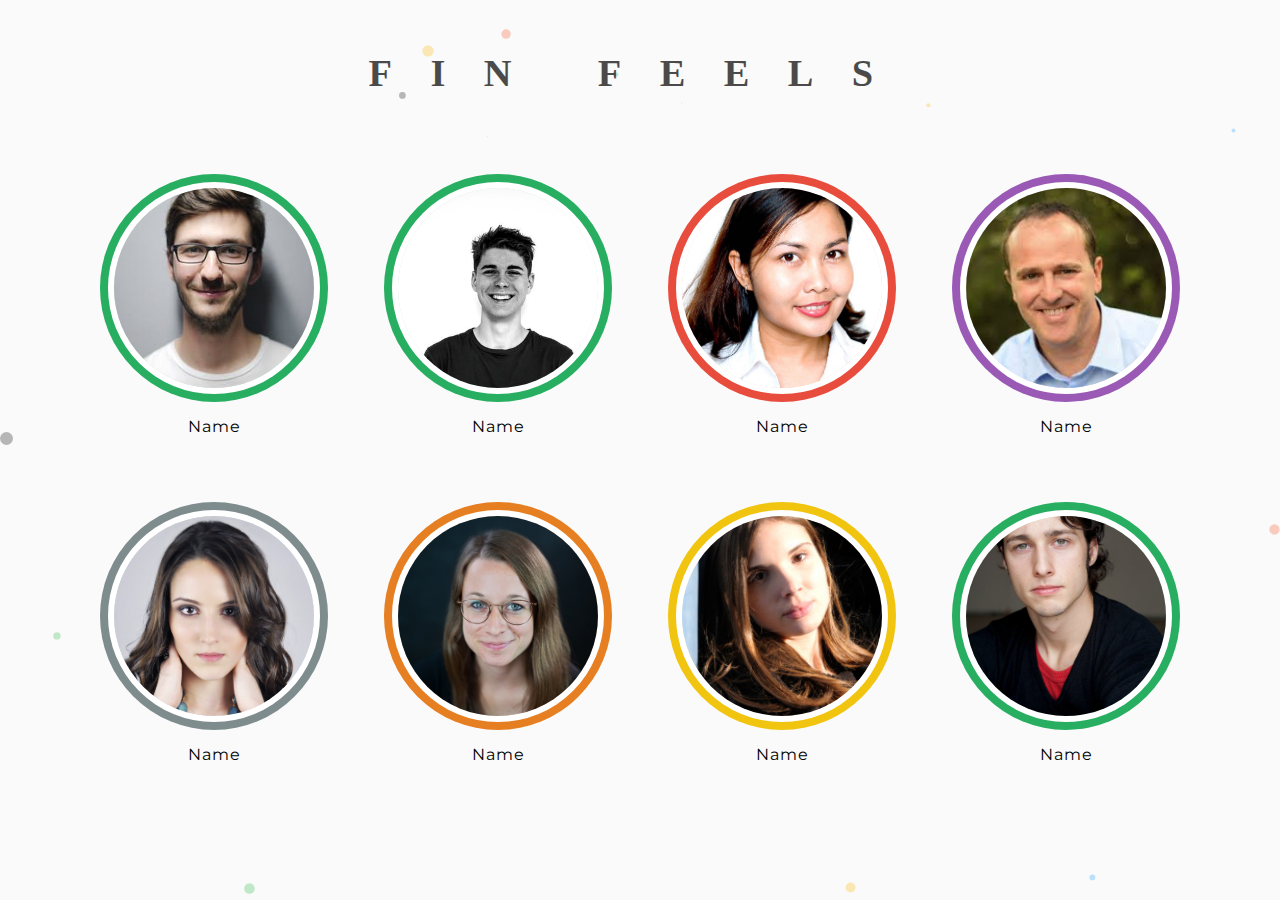
==== html/index.html @ 30260696 "file restructure" ====
<!DOCTYPE html>
<html lang="en">

<head>
	<meta charset="utf-8">
	<meta name="viewport" content="width=device-width, initial-scale=1.0, maximum-scale=1.0, user-scalable=0">
	<link href="https://fonts.googleapis.com/css?family=Montserrat" rel="stylesheet">
	<link rel="stylesheet" href="../css/index.css">
	<title>FinFeelings</title>
</head>

<body>
	<div id="main">
		<div id="title">
			<h1>FIN FEELS</h1>
		</div>
		<div id="profiles" onscroll="resize()">
			<div class="profile">
				<div class="bubble bubble-happy" id="b1" style="background-image: url(../images/p1.jpeg)"></div>
				<span>Name</span>
			</div>
			<div class="profile">
				<div class="bubble bubble-happy" id="b2" style="background-image: url(../images/p2.jpeg)"></div>
				<span>Name</span>
			</div>
			<div class="profile">
				<div class="bubble bubble-angry" id="b3" style="background-image: url(../images/p3.jpeg)"></div>
				<span>Name</span>
			</div>
			<div class="profile">
				<div class="bubble bubble-inspired" id="b4" style="background-image: url(../images/p4.jpeg)"></div>
				<span>Name</span>
			</div>
			<div class="profile">
				<div class="bubble bubble-other" id="b5" style="background-image: url(../images/p5.jpeg)"></div>
				<span>Name</span>
			</div>
			<div class="profile">
				<div class="bubble bubble-friendly" id="b6" style="background-image: url(../images/p6.jpeg)"></div>
				<span>Name</span>
			</div>
			<div class="profile">
				<div class="bubble bubble-surprised" id="b7" style="background-image: url(../images/p7.jpeg)"></div>
				<span>Name</span>
			</div>
			<div class="profile">
				<div class="bubble bubble-happy" id="b8" style="background-image: url(../images/p8.jpeg)"></div>
				<span>Name</span>
			</div>
			<div class="profile">
				<div class="bubble bubble-sad" id="b9" style="background-image: url(../images/p9.jpeg)"></div>
				<span>Name</span>
			</div>
			<div class="profile">
				<div class="bubble bubble-sad" id="b10" style="background-image: url(../images/p10.jpeg)"></div>
				<span>Name</span>
			</div>
			<div class="profile">
				<div class="bubble bubble-happy" id="b11" style="background-image: url(../images/avatar.jpeg)"></div>
				<span>Name</span>
			</div>
			<div class="profile">
				<div class="bubble bubble-angry" id="b12" style="background-image: url(../images/avatar.jpeg)"></div>
				<span>Name</span>
			</div>
			<div class="profile">
				<div class="bubble bubble-inspired" id="b13" style="background-image: url(../images/avatar.jpeg)"></div>
				<span>Name</span>
			</div>
			<div class="profile">
				<div class="bubble bubble-happy" id="b14" style="background-image: url(../images/avatar.jpeg)"></div>
				<span>Name</span>
			</div>
			<div class="profile">
				<div class="bubble bubble-happy" id="b15" style="background-image: url(../images/avatar.jpeg)"></div>
				<span>Name</span>
			</div>
			<div class="profile">
				<div class="bubble bubble-happy" id="b16" style="background-image: url(../images/avatar.jpeg)"></div>
				<span>Name</span>
			</div>
			<div class="profile">
				<div class="bubble bubble-happy" id="b17" style="background-image: url(../images/avatar.jpeg)"></div>
				<span>Name</span>
			</div>
			<div class="profile">
				<div class="bubble bubble-happy" id="b18" style="background-image: url(../images/avatar.jpeg)"></div>
				<span>Name</span>
			</div>
			<div class="profile">
				<div class="bubble bubble-happy" id="b19" style="background-image: url(../images/avatar.jpeg)"></div>
				<span>Name</span>
			</div>
			<div class="profile">
				<div class="bubble bubble-happy" id="b20" style="background-image: url(../images/avatar.jpeg)"></div>
				<span>Name</span>
			</div>
		</div>
	</div>
	<!--<div id="footer"></div>-->
</body>

<script src="../js/ball.js"></script>
<script src="../js/index.js"></script>

</html>
---- css/index.css ----
/* index.css */



/* ----- Overall Section ----- */
html {
	height:100%;
}

body {
	height:100%;
  	margin:0;
  	padding:0;
  	background: #FAFAFA;
}

#main {
	height: 100%;
}


/* ----- Header Section----- */
#title {
	width: 100%;
	height: 10%;
	padding-top: 2%;
}

#title h1 {
	text-align: center;
	font-size: 3vmax;
	letter-spacing: 3vw;
	opacity: .7;
}



/* ----- Background Balls Section ----- */
.ball {
  	position: absolute;
  	border-radius: 100%;
  	opacity: 0.3;
  	z-index: -1;
}



/* ----- ScrollBar Section ----- */
::-webkit-scrollbar {
    width: 0px;  /* remove scrollbar space */
}



/* ----- ScrollBar Section ----- */
#profiles {
	width: 90vw;
	max-height: 75%;
	margin: auto;
	margin-top: 2.5%;
	margin-bottom: 0;
	text-align: center;
	overflow: scroll;
	overflow-x: hidden;
	background: #FAFAFA;
}

.profile {
	display: inline-block;
	margin: 40px;
}

.profile span {
	display: block;
	margin-top: 25px;
	font-family: Montserrat;
	font-size: 16px;
	letter-spacing: 1px;
}

.bubble:hover {
	cursor: pointer;
	opacity: .5;
}

.bubble {
	border-radius: 50%;
	background-position: center;
	background-size: cover;
	display: inline-block;
	width: 200px;
	height: 200px;
	z-index: 5
}

.bubble-inspired {
	box-shadow: 0 0 0 3px white, 
                0 0 0 6px white, 
                0 0 0 14px #9b59b6;
}

.bubble-sad {
	box-shadow: 0 0 0 3px white, 
                0 0 0 6px white, 
                0 0 0 14px #3498db;
}

.bubble-happy {
	box-shadow: 0 0 0 3px white, 
                0 0 0 6px white, 
                0 0 0 14px #27ae60;
}

.bubble-surprised {
	box-shadow: 0 0 0 3px white, 
                0 0 0 6px white, 
                0 0 0 14px #f1c40f;
}

.bubble-friendly {
	box-shadow: 0 0 0 3px white, 
                0 0 0 6px white, 
                0 0 0 14px #e67e22;
}

.bubble-angry {
	box-shadow: 0 0 0 3px white, 
                0 0 0 6px white, 
                0 0 0 14px #e74c3c;
}

.bubble-other {
	box-shadow: 0 0 0 3px white, 
                0 0 0 6px white, 
                0 0 0 14px #7f8c8d;
}



/* ----- Footer Section----- */
#footer {
	width: 100%;
	height: 10px;
	background: white;
	position: fixed;
	left: 0;
	bottom: 0;
	padding: 0;
}
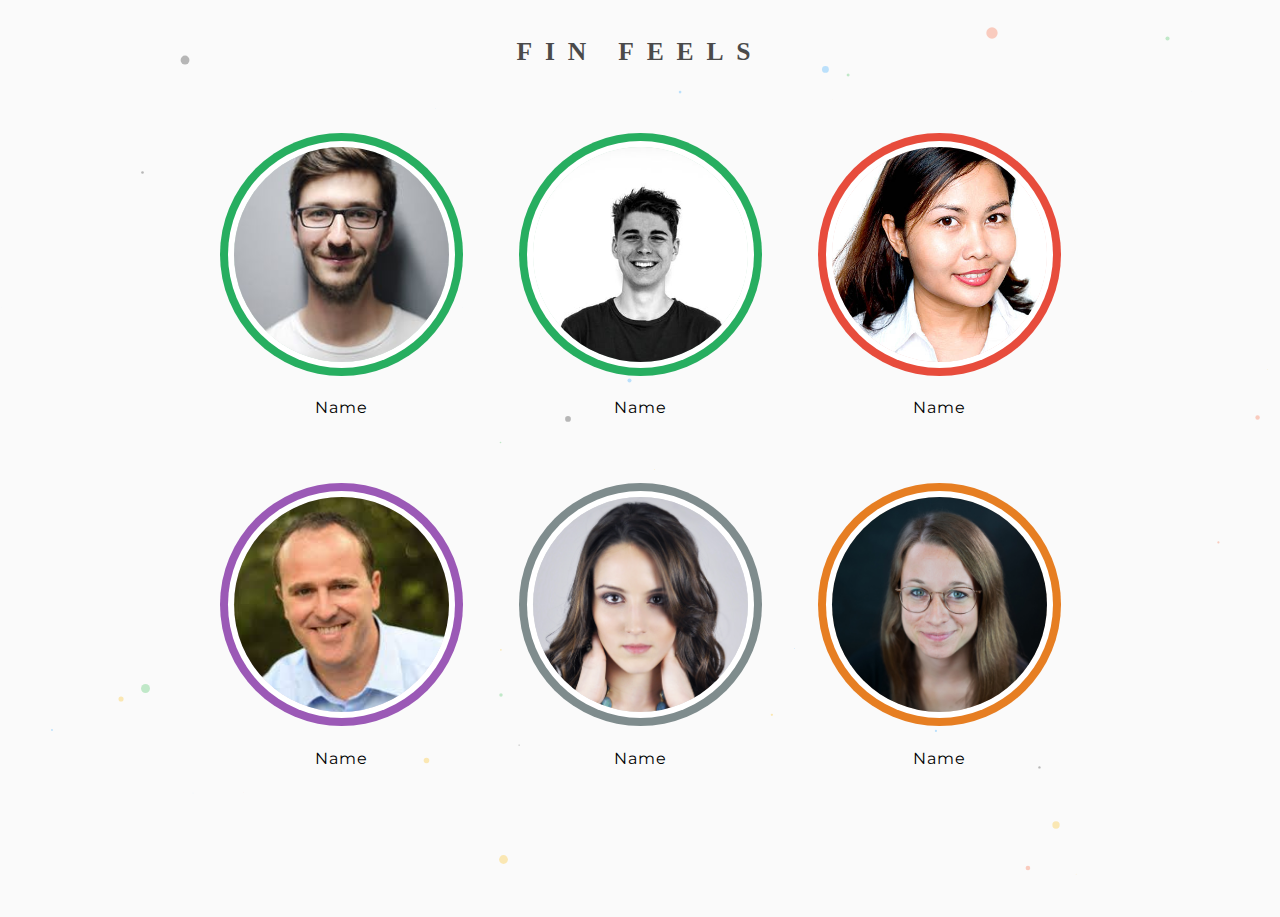
==== commit 89b315d4: "Update Home Page" ====
--- a/html/index.html
+++ b/html/index.html
@@ -14,7 +14,7 @@
 		<div id="title">
 			<h1>FIN FEELS</h1>
 		</div>
-		<div id="profiles" onscroll="resize()">
+		<div id="profiles">
 			<div class="profile">
 				<div class="bubble bubble-happy" id="b1" style="background-image: url(../images/p1.jpeg)"></div>
 				<span>Name</span>
--- a/css/index.css
+++ b/css/index.css
@@ -23,14 +23,14 @@
 #title {
 	width: 100%;
 	height: 10%;
-	padding-top: 2%;
 }
 
 #title h1 {
 	text-align: center;
-	font-size: 3vmax;
-	letter-spacing: 3vw;
+	font-size: 2vmax;
+	letter-spacing: 1vw;
 	opacity: .7;
+	padding-top: 20px;
 }
 
 
@@ -55,14 +55,13 @@
 /* ----- ScrollBar Section ----- */
 #profiles {
 	width: 90vw;
-	max-height: 75%;
+	max-height: 80%;
 	margin: auto;
-	margin-top: 2.5%;
 	margin-bottom: 0;
 	text-align: center;
 	overflow: scroll;
 	overflow-x: hidden;
-	background: #FAFAFA;
+	background: none;
 }
 
 .profile {
@@ -72,7 +71,7 @@
 
 .profile span {
 	display: block;
-	margin-top: 25px;
+	margin-top: 15%;
 	font-family: Montserrat;
 	font-size: 16px;
 	letter-spacing: 1px;
@@ -88,9 +87,8 @@
 	background-position: center;
 	background-size: cover;
 	display: inline-block;
-	width: 200px;
-	height: 200px;
-	z-index: 5
+	width: 215px;
+	height: 215px;
 }
 
 .bubble-inspired {
